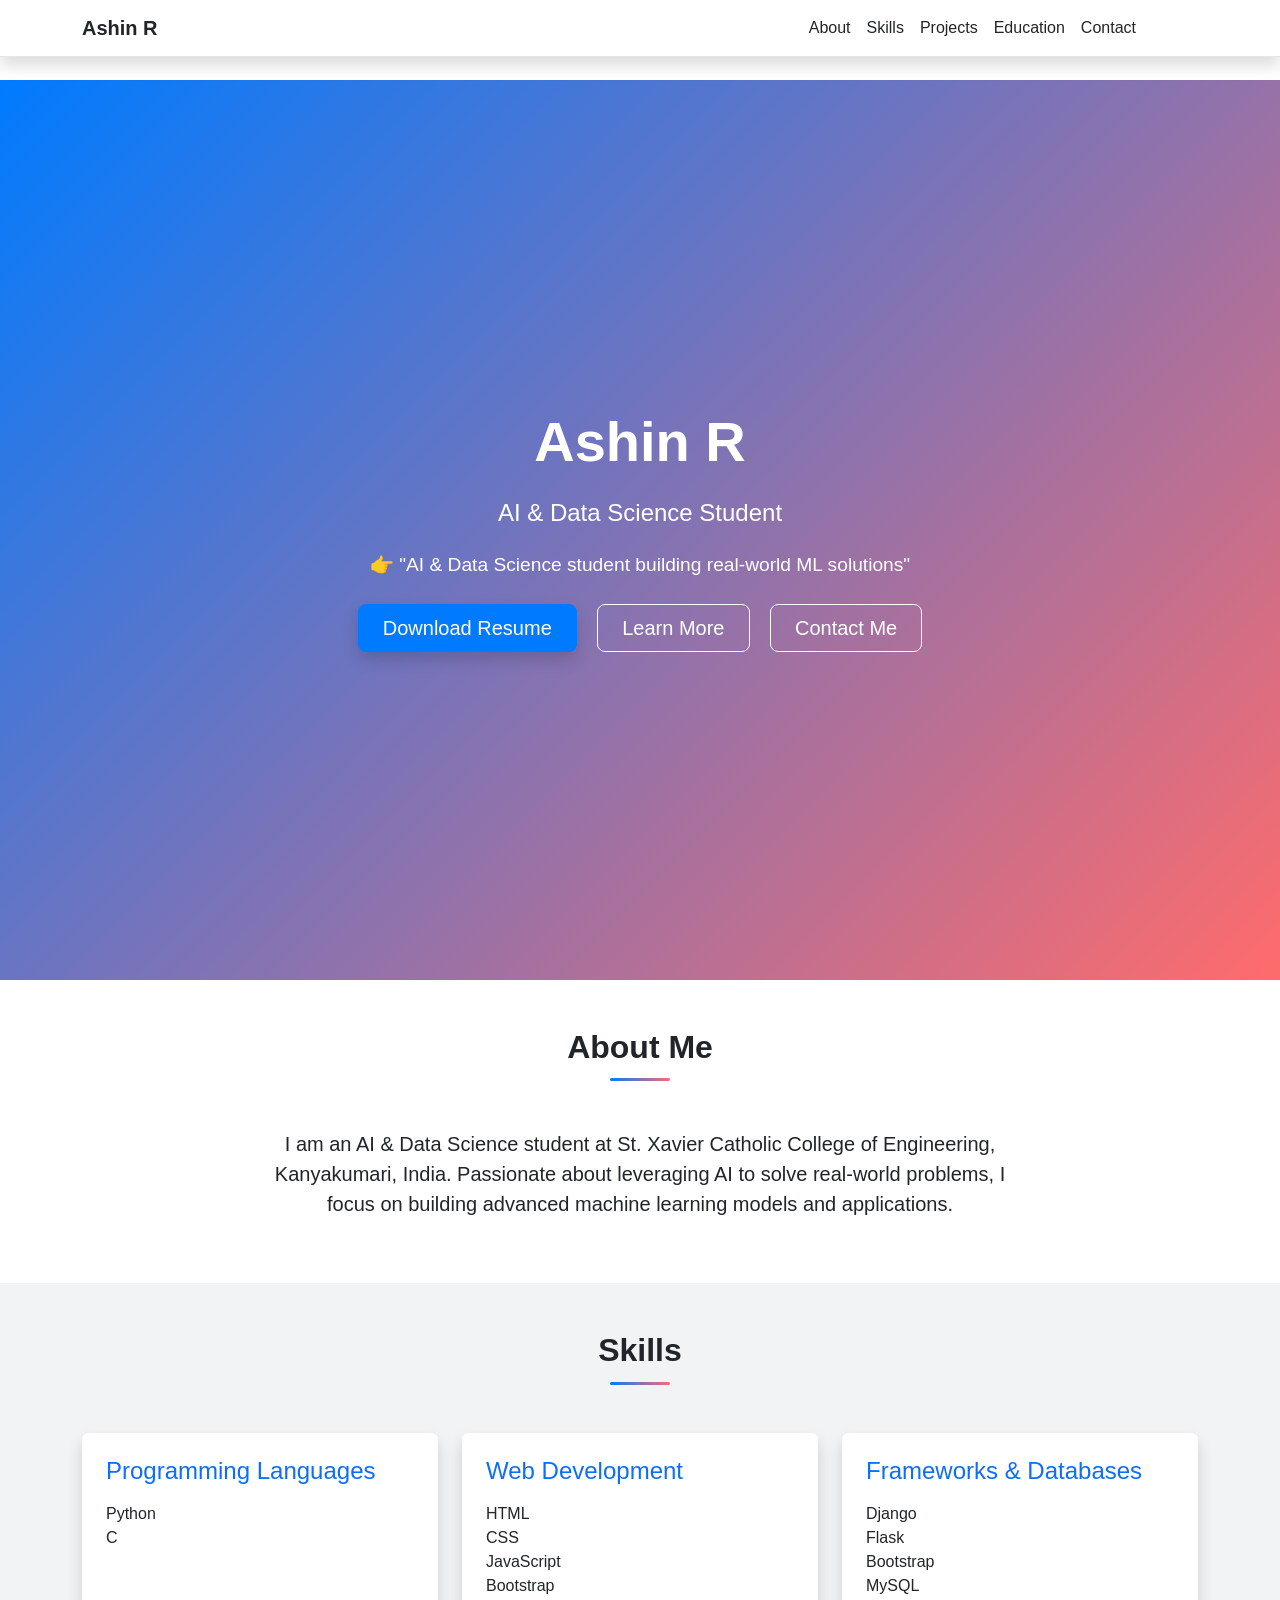
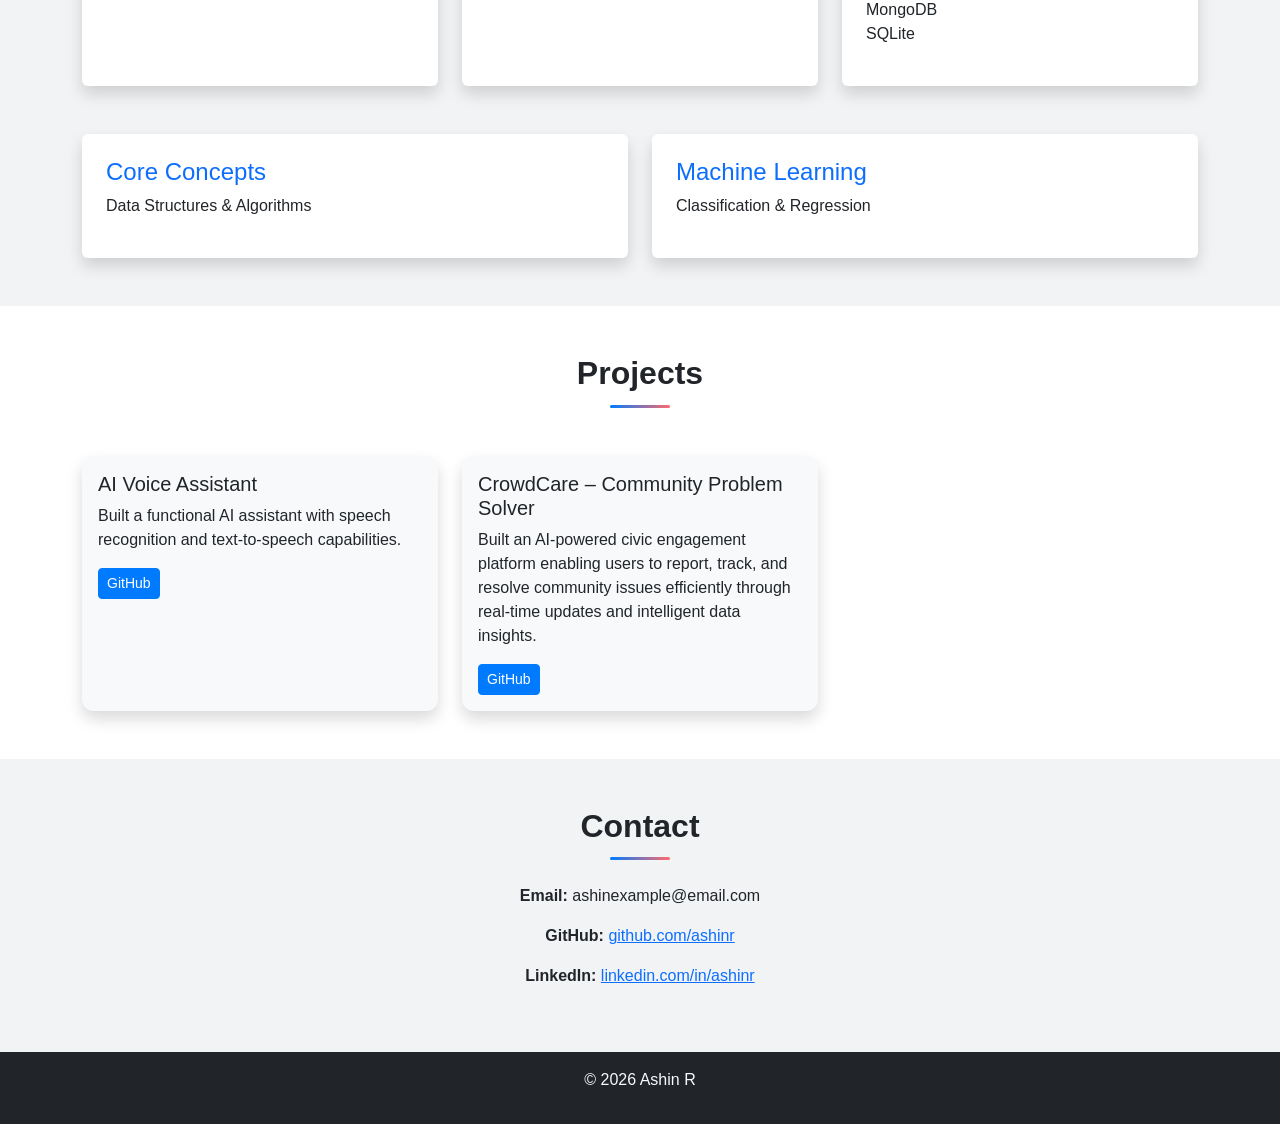
==== index.html @ 50d0018a "Initial portfolio commit" ====
<!DOCTYPE html>
<html lang="en">
<head>
    <meta charset="UTF-8">
    <meta name="description" content="Portfolio of Ashin R, AI & Data Science student">
    <meta name="keywords" content="AI, Data Science, Machine Learning, Portfolio">
    <meta name="viewport" content="width=device-width, initial-scale=1.0">

    <title>Ashin R Portfolio</title>

    <link href="https://cdn.jsdelivr.net/npm/bootstrap@5.3.0/dist/css/bootstrap.min.css" rel="stylesheet">

    <!-- Icons -->
    <link rel="stylesheet" href="https://cdnjs.cloudflare.com/ajax/libs/font-awesome/6.4.0/css/all.min.css">

    <link rel="stylesheet" href="styles.css">
</head>

<body>

<!-- NAVBAR -->
<nav class="navbar navbar-expand-lg navbar-dark fixed-top shadow">
    <div class="container">
        <a class="navbar-brand fw-bold" href="#hero">Ashin R</a>

        <button class="navbar-toggler" type="button" data-bs-toggle="collapse" data-bs-target="#navbarNav">
            <span class="navbar-toggler-icon"></span>
        </button>

        <div class="collapse navbar-collapse" id="navbarNav">
            <ul class="navbar-nav ms-auto align-items-center">
                <li class="nav-item"><a class="nav-link" href="about.html">About</a></li>
                <li class="nav-item"><a class="nav-link" href="skills.html">Skills</a></li>
                <li class="nav-item"><a class="nav-link" href="projects.html">Projects</a></li>
                <li class="nav-item"><a class="nav-link" href="education.html">Education</a></li>
                <li class="nav-item"><a class="nav-link" href="contact.html">Contact</a></li>

                <li class="nav-item ms-3">
                    <button id="theme-toggle" class="btn btn-outline-light">
                        <i class="fas fa-moon"></i>
                    </button>
                </li>
            </ul>
        </div>
    </div>
</nav>

<!-- HERO -->
<section id="hero" class="hero-section d-flex align-items-center text-white text-center">
    <div class="container">
        <h1 class="display-3 fw-bold">Ashin R</h1>
        <p class="lead fs-4">AI & Data Science Student</p>
        <p class="hero-statement">👉 "AI & Data Science student building real-world ML solutions"</p>

        <div class="mt-4">
            <a href="assets/ashin resume.pdf" class="btn btn-primary btn-lg px-4 me-3 shadow" download>Download Resume</a>
            <a href="about.html" class="btn btn-outline-light btn-lg px-4 me-3">Learn More</a>
            <a href="contact.html" class="btn btn-outline-light btn-lg px-4">Contact Me</a>
        </div>
    </div>
</section>

<!-- ABOUT -->
<section id="about" class="py-5">
    <div class="container">
        <h2 class="text-center mb-5 fw-bold">About Me</h2>

        <div class="row justify-content-center">
            <div class="col-md-8">
                <p class="text-center fs-5">
                    I am an AI & Data Science student at St. Xavier Catholic College of Engineering, Kanyakumari, India.
                    Passionate about leveraging AI to solve real-world problems, I focus on building advanced machine learning models and applications.
                </p>
            </div>
        </div>
    </div>
</section>

<!-- SKILLS -->
<section id="skills" class="py-5 bg-light">
    <div class="container">
        <h2 class="text-center mb-5 fw-bold">Skills</h2>

        <div class="row g-4">

            <div class="col-md-4">
                <div class="p-4 bg-white shadow rounded h-100">
                    <h4 class="mb-3 text-primary">Programming Languages</h4>
                    <ul class="list-unstyled">
                        <li>Python</li>
                        <li>C</li>
                    </ul>
                </div>
            </div>

            <div class="col-md-4">
                <div class="p-4 bg-white shadow rounded h-100">
                    <h4 class="mb-3 text-primary">Web Development</h4>
                    <ul class="list-unstyled">
                        <li>HTML</li>
                        <li>CSS</li>
                        <li>JavaScript</li>
                        <li>Bootstrap</li>
                    </ul>
                </div>
            </div>

            <div class="col-md-4">
                <div class="p-4 bg-white shadow rounded h-100">
                    <h4 class="mb-3 text-primary">Frameworks & Databases</h4>
                    <ul class="list-unstyled">
                        <li>Django</li>
                        <li>Flask</li>
                        <li>Bootstrap</li>
                        <li>MySQL</li>
                        <li>MongoDB</li>
                        <li>SQLite</li>
                    </ul>
                </div>
            </div>

        </div>

        <div class="row mt-4 g-4">
            <div class="col-md-6">
                <div class="p-4 bg-white shadow rounded h-100">
                    <h4 class="text-primary">Core Concepts</h4>
                    <ul class="list-unstyled">
                        <li>Data Structures & Algorithms</li>
                    </ul>
                </div>
            </div>

            <div class="col-md-6">
                <div class="p-4 bg-white shadow rounded h-100">
                    <h4 class="text-primary">Machine Learning</h4>
                    <ul class="list-unstyled">
                        <li>Classification & Regression</li>
                    </ul>
                </div>
            </div>
        </div>

    </div>
</section>

<!-- PROJECTS -->
<section id="projects" class="py-5">
    <div class="container">
        <h2 class="text-center mb-5 fw-bold">Projects</h2>

        <div class="row g-4">
            <div class="col-md-6 col-lg-4">
                <div class="card h-100 shadow border-0">
                    <div class="card-body">
                        <h5 class="card-title">AI Voice Assistant</h5>
                        <p class="card-text">Built a functional AI assistant with speech recognition and text-to-speech capabilities.</p>
                        <a href="https://github.com/ashin000/AI-Automation/tree/main" class="btn btn-primary btn-sm">GitHub</a>
                    </div>
                </div>
            </div>
             <div class="col-md-6 col-lg-4">
                <div class="card h-100 shadow border-0">
                    <div class="card-body">
                         <h5 class="card-title">CrowdCare – Community Problem Solver</h5>
                         <p class="card-text">Built an AI-powered civic engagement platform enabling users to report, track, and resolve community issues efficiently through real-time updates and intelligent data insights.</p>                            
                         <a href="https://ashin000.github.io/CrowdCare/" class="btn btn-primary btn-sm">GitHub</a>
                    </div>
                </div>
            </div>

            <!-- keep same for others -->
        </div>
    </div>
</section>

<!-- CONTACT -->
<section id="contact" class="py-5 bg-light">
    <div class="container text-center">
        <h2 class="mb-4 fw-bold">Contact</h2>

        <p><strong>Email:</strong> ashinexample@email.com</p>
        <p><strong>GitHub:</strong> <a href="#">github.com/ashinr</a></p>
        <p><strong>LinkedIn:</strong> <a href="#">linkedin.com/in/ashinr</a></p>
    </div>
</section>

<!-- FOOTER -->
<footer class="bg-dark text-light text-center py-3">
    <p>&copy; 2026 Ashin R</p>
</footer>

<script src="https://cdn.jsdelivr.net/npm/bootstrap@5.3.0/dist/js/bootstrap.bundle.min.js"></script>
<script src="script.js"></script>

</body>
</html>
---- styles.css ----
/* Custom Styles for Portfolio */

:root {
    --primary-color: #007bff;
    --secondary-color: #6c757d;
    --accent-color: #ff6b6b;
    --dark-bg: #212529;
    --light-bg: #f8f9fa;
    --text-dark: #212529;
    --text-light: #ffffff;
}

/* THEME VARIABLES */
[data-theme="dark"] {
    --bg-color: #121212;
    --text-color: #ffffff;
    --card-bg: #1e1e1e;
    --section-bg: #2a2a2a;
    --navbar-bg: #1a1a1a;
    --navbar-text: #ffffff;
    --button-text: #ffffff;
    --border-color: rgba(255, 255, 255, 0.1);
}

[data-theme="light"] {
    --bg-color: #ffffff;
    --text-color: #212529;
    --card-bg: #f8f9fa;
    --section-bg: #f1f3f5;
    --navbar-bg: #ffffff;
    --navbar-text: #212529;
    --button-text: #212529;
    --border-color: rgba(0, 0, 0, 0.1);
}

/* BODY */
body {
    font-family: 'Segoe UI', Tahoma, Geneva, Verdana, sans-serif;
    background-color: var(--bg-color);
    color: var(--text-color);
    transition: background-color 0.3s ease, color 0.3s ease;
    padding-top: 80px;
}

/* NAVBAR */
.navbar {
    background-color: var(--navbar-bg) !important;
    box-shadow: 0 2px 10px var(--border-color);
    transition: all 0.3s ease;
    border-bottom: 1px solid var(--border-color);
}

.navbar-brand {
    color: var(--navbar-text) !important;
    transition: color 0.3s ease;
    font-weight: 700;
}

.navbar-brand:hover {
    color: var(--primary-color) !important;
}

.nav-link {
    color: var(--navbar-text) !important;
    transition: color 0.3s ease;
}

.nav-link:hover,
.nav-link.active,
.nav-link.active-link {
    color: var(--primary-color) !important;
}

.navbar-toggler {
    border-color: var(--navbar-text) !important;
}

.navbar-toggler-icon {
    background-image: url("data:image/svg+xml,%3csvg xmlns='http://www.w3.org/2000/svg' viewBox='0 0 30 30'%3e%3cpath stroke='rgba%280, 0, 0, 0.55%29' stroke-linecap='round' stroke-miterlimit='10' stroke-width='2' d='M4 7h22M4 15h22M4 23h22'/%3e%3c/svg%3e");
}

[data-theme="light"] .navbar-toggler-icon {
    background-image: url("data:image/svg+xml,%3csvg xmlns='http://www.w3.org/2000/svg' viewBox='0 0 30 30'%3e%3cpath stroke='rgba%2833, 37, 41, 0.75%29' stroke-linecap='round' stroke-miterlimit='10' stroke-width='2' d='M4 7h22M4 15h22M4 23h22'/%3e%3c/svg%3e");
}

/* HERO SECTION */
.hero-section {
    height: 100vh;
    background: linear-gradient(135deg, var(--primary-color), var(--accent-color));
    color: var(--text-light);
    display: flex;
    align-items: center;
    justify-content: center;
    animation: fadeIn 0.8s ease-in;
}

@keyframes fadeIn {
    from {
        opacity: 0;
    }
    to {
        opacity: 1;
    }
}

.hero-section h1 {
    color: var(--text-light);
    font-size: 3.5rem;
    font-weight: 700;
    animation: slideInDown 0.8s ease-out;
    margin-bottom: 20px;
}

@keyframes slideInDown {
    from {
        transform: translateY(-50px);
        opacity: 0;
    }
    to {
        transform: translateY(0);
        opacity: 1;
    }
}

.hero-section p {
    color: var(--text-light);
    animation: slideInUp 0.8s ease-out 0.2s both;
}

@keyframes slideInUp {
    from {
        transform: translateY(50px);
        opacity: 0;
    }
    to {
        transform: translateY(0);
        opacity: 1;
    }
}

.hero-statement {
    font-size: 1.2rem;
    margin: 20px 0;
    opacity: 0.95;
}

/* BUTTONS */
.btn-primary {
    background-color: var(--primary-color);
    border-color: var(--primary-color);
    color: var(--text-light);
    transition: all 0.3s ease;
}

.btn-primary:hover {
    background-color: var(--accent-color);
    border-color: var(--accent-color);
    transform: translateY(-2px);
    box-shadow: 0 5px 15px rgba(255, 107, 107, 0.3);
}

.btn-outline-light {
    color: var(--text-light);
    border-color: var(--text-light);
    transition: all 0.3s ease;
}

.btn-outline-light:hover {
    background-color: var(--text-light);
    color: var(--primary-color);
    transform: translateY(-2px);
    box-shadow: 0 5px 15px rgba(255, 255, 255, 0.2);
}

.btn-outline-dark {
    color: var(--text-color);
    border-color: var(--text-color);
    transition: all 0.3s ease;
}

.btn-outline-dark:hover {
    background-color: var(--text-color);
    color: var(--bg-color);
    transform: translateY(-2px);
}

/* SECTIONS */
.bg-light {
    background-color: var(--section-bg) !important;
}

section {
    transition: all 0.3s ease;
}

/* CARDS (ENHANCED UI) */
.card {
    background-color: var(--card-bg);
    color: var(--text-color);
    border: 1px solid var(--border-color);
    border-radius: 12px;
    transition: all 0.3s ease;
    box-shadow: 0 4px 12px rgba(0, 0, 0, 0.1);
}

.card:hover {
    transform: translateY(-8px);
    box-shadow: 0 12px 30px rgba(0, 0, 0, 0.15);
}

/* SKILL CARD */
.skill-card {
    background-color: var(--card-bg);
    color: var(--text-color);
    border-radius: 12px;
    padding: 20px;
    box-shadow: 0 4px 12px rgba(0, 0, 0, 0.1);
    border: 1px solid var(--border-color);
    transition: all 0.3s ease;
}

.skill-card:hover {
    transform: translateY(-5px);
    box-shadow: 0 8px 20px rgba(0, 107, 255, 0.15);
}

/* PAGE HEADER */
.page-header {
    background: linear-gradient(135deg, var(--primary-color), var(--accent-color));
    color: var(--text-light);
    padding: 60px 0;
    text-align: center;
    animation: fadeInDown 0.6s ease-out;
}

@keyframes fadeInDown {
    from {
        opacity: 0;
        transform: translateY(-30px);
    }
    to {
        opacity: 1;
        transform: translateY(0);
    }
}

.page-header h1,
.page-header p {
    color: var(--text-light);
}

/* PHOTO SECTION */
.profile-photo {
    width: 200px;
    height: 200px;
    border-radius: 50%;
    border: 5px solid var(--primary-color);
    object-fit: cover;
    box-shadow: 0 8px 25px rgba(0, 0, 0, 0.2);
    animation: zoomIn 0.8s ease-out;
    transition: all 0.3s ease;
}

@keyframes zoomIn {
    from {
        transform: scale(0);
        opacity: 0;
    }
    to {
        transform: scale(1);
        opacity: 1;
    }
}

.profile-photo:hover {
    transform: scale(1.05);
    box-shadow: 0 12px 35px rgba(0, 107, 255, 0.3);
}

/* PHOTO CONTAINER */
.photo-container {
    position: relative;
    display: flex;
    justify-content: center;
    align-items: center;
}

.photo-frame {
    position: relative;
    width: 300px;
    height: 300px;
    border-radius: 15px;
    overflow: hidden;
    box-shadow: 0 10px 40px rgba(0, 0, 0, 0.2);
}

.photo-image {
    width: 100%;
    height: 100%;
    object-fit: cover;
    transition: transform 0.3s ease;
}

.photo-frame:hover .photo-image {
    transform: scale(1.05);
}

.photo-overlay {
    position: absolute;
    top: 0;
    left: 0;
    right: 0;
    bottom: 0;
    background: linear-gradient(135deg, rgba(0, 123, 255, 0.1), rgba(255, 107, 107, 0.1));
    opacity: 0;
    transition: opacity 0.3s ease;
}

.photo-frame:hover .photo-overlay {
    opacity: 1;
}

/* INFO BOXES */
.info-box {
    display: flex;
    align-items: center;
    gap: 20px;
    padding: 20px;
    margin-bottom: 15px;
    background-color: var(--card-bg);
    border-radius: 10px;
    border-left: 4px solid var(--primary-color);
    transition: all 0.3s ease;
}

.info-box:hover {
    transform: translateX(10px);
    box-shadow: 0 5px 15px rgba(0, 107, 255, 0.15);
}

.info-box i {
    font-size: 1.8rem;
    color: var(--primary-color);
}

.info-box h5 {
    margin-bottom: 5px;
    font-weight: 700;
}

.info-box p {
    margin-bottom: 0;
    opacity: 0.8;
}

/* TIMELINE */
.timeline-item {
    position: relative;
    padding-left: 40px;
    margin-bottom: 30px;
}

.timeline-marker {
    position: absolute;
    left: -8px;
    top: 0;
    width: 20px;
    height: 20px;
    border-radius: 50%;
    background: var(--primary-color);
    border: 3px solid var(--bg-color);
    box-shadow: 0 0 0 3px var(--primary-color);
    transition: all 0.3s ease;
}

.timeline-item:hover .timeline-marker {
    transform: scale(1.3);
    box-shadow: 0 0 0 5px var(--primary-color), 0 0 15px rgba(0, 107, 255, 0.3);
}

.timeline-content {
    background-color: var(--card-bg);
    padding: 20px;
    border-radius: 10px;
    border-left: 3px solid var(--primary-color);
    transition: all 0.3s ease;
}

.timeline-content:hover {
    transform: translateX(10px);
    box-shadow: 0 5px 15px rgba(0, 107, 255, 0.15);
}

.timeline-content h5 {
    margin-bottom: 10px;
    color: var(--primary-color);
    font-weight: 700;
}

/* INTEREST CARDS */
.interest-card {
    background-color: var(--card-bg);
    padding: 30px;
    border-radius: 12px;
    text-align: center;
    transition: all 0.3s ease;
    border: 1px solid var(--border-color);
    display: flex;
    flex-direction: column;
    align-items: center;
    justify-content: center;
    min-height: 250px;
}

.interest-card:hover {
    transform: translateY(-10px);
    box-shadow: 0 12px 30px rgba(0, 107, 255, 0.2);
    border-color: var(--primary-color);
}

.interest-card i {
    font-size: 3rem;
    color: var(--primary-color);
    margin-bottom: 15px;
    transition: transform 0.3s ease;
}

.interest-card:hover i {
    transform: scale(1.2) rotateY(360deg);
}

.interest-card h5 {
    margin-bottom: 15px;
    font-weight: 700;
}

.interest-card p {
    opacity: 0.8;
}

/* CTA SECTION */
.cta-section {
    background: linear-gradient(135deg, var(--primary-color), var(--accent-color));
    color: var(--text-light);
    border-radius: 15px;
    margin: 50px 0;
}

.cta-section h2 {
    color: var(--text-light);
}

.cta-section h2::after {
    background: rgba(255, 255, 255, 0.5);
}

.hover-lift {
    transition: all 0.3s ease;
}

.hover-lift:hover {
    transform: translateY(-5px);
    box-shadow: 0 10px 25px rgba(0, 0, 0, 0.2) !important;
}

/* BG SECTION */
.bg-section {
    background-color: var(--section-bg);
}

/* FOOTER */
.footer {
    background-color: var(--navbar-bg);
    color: var(--text-color);
    border-top: 1px solid var(--border-color);
}

/* SOCIAL ICONS */
.social-links {
    display: flex;
    gap: 15px;
    justify-content: flex-end;
}

.social-icon {
    display: inline-flex;
    align-items: center;
    justify-content: center;
    width: 40px;
    height: 40px;
    border-radius: 50%;
    background-color: var(--card-bg);
    color: var(--primary-color);
    text-decoration: none;
    transition: all 0.3s ease;
    border: 1px solid var(--border-color);
}

.social-icon:hover {
    background-color: var(--primary-color);
    color: var(--text-light);
    transform: translateY(-3px);
}

/* EDUCATION CARDS */
.education-card {
    background-color: var(--card-bg);
    padding: 30px;
    border-radius: 12px;
    text-align: center;
    border: 2px solid var(--border-color);
    transition: all 0.3s ease;
    display: flex;
    flex-direction: column;
    align-items: center;
}

.education-card:hover {
    transform: translateY(-8px);
    border-color: var(--primary-color);
    box-shadow: 0 12px 30px rgba(0, 107, 255, 0.15);
}

.edu-icon {
    width: 70px;
    height: 70px;
    border-radius: 50%;
    background: linear-gradient(135deg, var(--primary-color), var(--accent-color));
    display: flex;
    align-items: center;
    justify-content: center;
    font-size: 2rem;
    color: white;
}

/* CERTIFICATION CARDS */
.cert-card {
    background-color: var(--card-bg);
    padding: 25px;
    border-radius: 12px;
    text-align: center;
    border: 1px solid var(--border-color);
    transition: all 0.3s ease;
    display: flex;
    flex-direction: column;
    align-items: center;
}

.cert-card:hover {
    transform: translateY(-5px);
    box-shadow: 0 8px 20px rgba(0, 107, 255, 0.1);
}

.cert-icon {
    width: 60px;
    height: 60px;
    border-radius: 50%;
    background-color: rgba(0, 123, 255, 0.1);
    display: flex;
    align-items: center;
    justify-content: center;
    font-size: 1.8rem;
    color: var(--primary-color);
}

/* CONTACT FORM */
.contact-form-container {
    background-color: var(--card-bg);
    padding: 40px;
    border-radius: 12px;
    border: 1px solid var(--border-color);
}

.form-control {
    background-color: var(--bg-color);
    color: var(--text-color);
    border: 1px solid var(--border-color);
    transition: all 0.3s ease;
}

.form-control:focus {
    background-color: var(--bg-color);
    color: var(--text-color);
    border-color: var(--primary-color);
    box-shadow: 0 0 0 0.2rem rgba(0, 123, 255, 0.25);
}

.form-label {
    color: var(--text-color);
    font-weight: 600;
    margin-bottom: 8px;
}

.form-check-input {
    background-color: var(--bg-color);
    border-color: var(--border-color);
    cursor: pointer;
}

.form-check-input:checked {
    background-color: var(--primary-color);
    border-color: var(--primary-color);
}

.form-check-label {
    cursor: pointer;
    color: var(--text-color);
}

/* CONTACT INFO BOXES */
.contact-info-box {
    background-color: var(--card-bg);
    padding: 25px;
    border-radius: 12px;
    margin-bottom: 20px;
    border: 1px solid var(--border-color);
    transition: all 0.3s ease;
    text-align: center;
}

.contact-info-box:hover {
    transform: translateY(-5px);
    box-shadow: 0 8px 20px rgba(0, 107, 255, 0.1);
    border-color: var(--primary-color);
}

.contact-icon {
    width: 60px;
    height: 60px;
    border-radius: 50%;
    background: linear-gradient(135deg, var(--primary-color), var(--accent-color));
    display: flex;
    align-items: center;
    justify-content: center;
    font-size: 1.8rem;
    color: white;
    margin: 0 auto 15px;
}

.contact-info-box h5 {
    margin-bottom: 10px;
    font-weight: 700;
}

.contact-info-box a {
    color: var(--primary-color);
    text-decoration: none;
    transition: color 0.3s ease;
}

.contact-info-box a:hover {
    color: var(--accent-color);
}

/* SOCIAL LINKS LARGE */
.social-links-large {
    display: flex;
    justify-content: center;
    gap: 30px;
    flex-wrap: wrap;
}

.social-link-lg {
    display: flex;
    flex-direction: column;
    align-items: center;
    gap: 10px;
    padding: 20px;
    border-radius: 12px;
    background-color: var(--card-bg);
    border: 1px solid var(--border-color);
    color: var(--primary-color);
    text-decoration: none;
    transition: all 0.3s ease;
    font-size: 2rem;
}

.social-link-lg span {
    font-size: 0.9rem;
    font-weight: 600;
}

.social-link-lg:hover {
    background: linear-gradient(135deg, var(--primary-color), var(--accent-color));
    color: white;
    transform: translateY(-8px);
    box-shadow: 0 8px 20px rgba(0, 107, 255, 0.3);
}

/* ========================= */
/* SCROLL ANIMATIONS */
/* ========================= */

.animate-on-scroll {
    opacity: 0;
    transform: translateY(30px);
    transition: all 0.6s ease;
}

.animate-on-scroll.show {
    opacity: 1;
    transform: translateY(0);
}

/* DELAYS */
.animation-delay-1 { transition-delay: 0.2s; }
.animation-delay-2 { transition-delay: 0.4s; }
.animation-delay-3 { transition-delay: 0.6s; }

/* FADE IN ANIMATION */
.fade-in {
    animation: fadeIn 0.6s ease-in;
}

/* SLIDE IN ANIMATIONS */
.slide-in-left {
    animation: slideInLeft 0.6s ease-out;
}

@keyframes slideInLeft {
    from {
        transform: translateX(-50px);
        opacity: 0;
    }
    to {
        transform: translateX(0);
        opacity: 1;
    }
}

.slide-in-right {
    animation: slideInRight 0.6s ease-out;
}

@keyframes slideInRight {
    from {
        transform: translateX(50px);
        opacity: 0;
    }
    to {
        transform: translateX(0);
        opacity: 1;
    }
}

/* PULSE ANIMATION */
.pulse {
    animation: pulse 2s infinite;
}

@keyframes pulse {
    0%, 100% {
        opacity: 1;
    }
    50% {
        opacity: 0.7;
    }
}

/* SECTION HEADERS */
h2 {
    position: relative;
    padding-bottom: 15px;
    animation: fadeIn 0.6s ease-in;
}

h2::after {
    content: '';
    position: absolute;
    bottom: 0;
    left: 50%;
    transform: translateX(-50%);
    width: 60px;
    height: 3px;
    background: linear-gradient(90deg, var(--primary-color), var(--accent-color));
    border-radius: 2px;
}

/* RESPONSIVE */
@media (max-width: 768px) {
    .hero-section {
        height: 80vh;
    }

    .hero-section h1 {
        font-size: 2.5rem;
    }

    .display-4 {
        font-size: 2.5rem;
    }

    .profile-photo {
        width: 150px;
        height: 150px;
    }
}
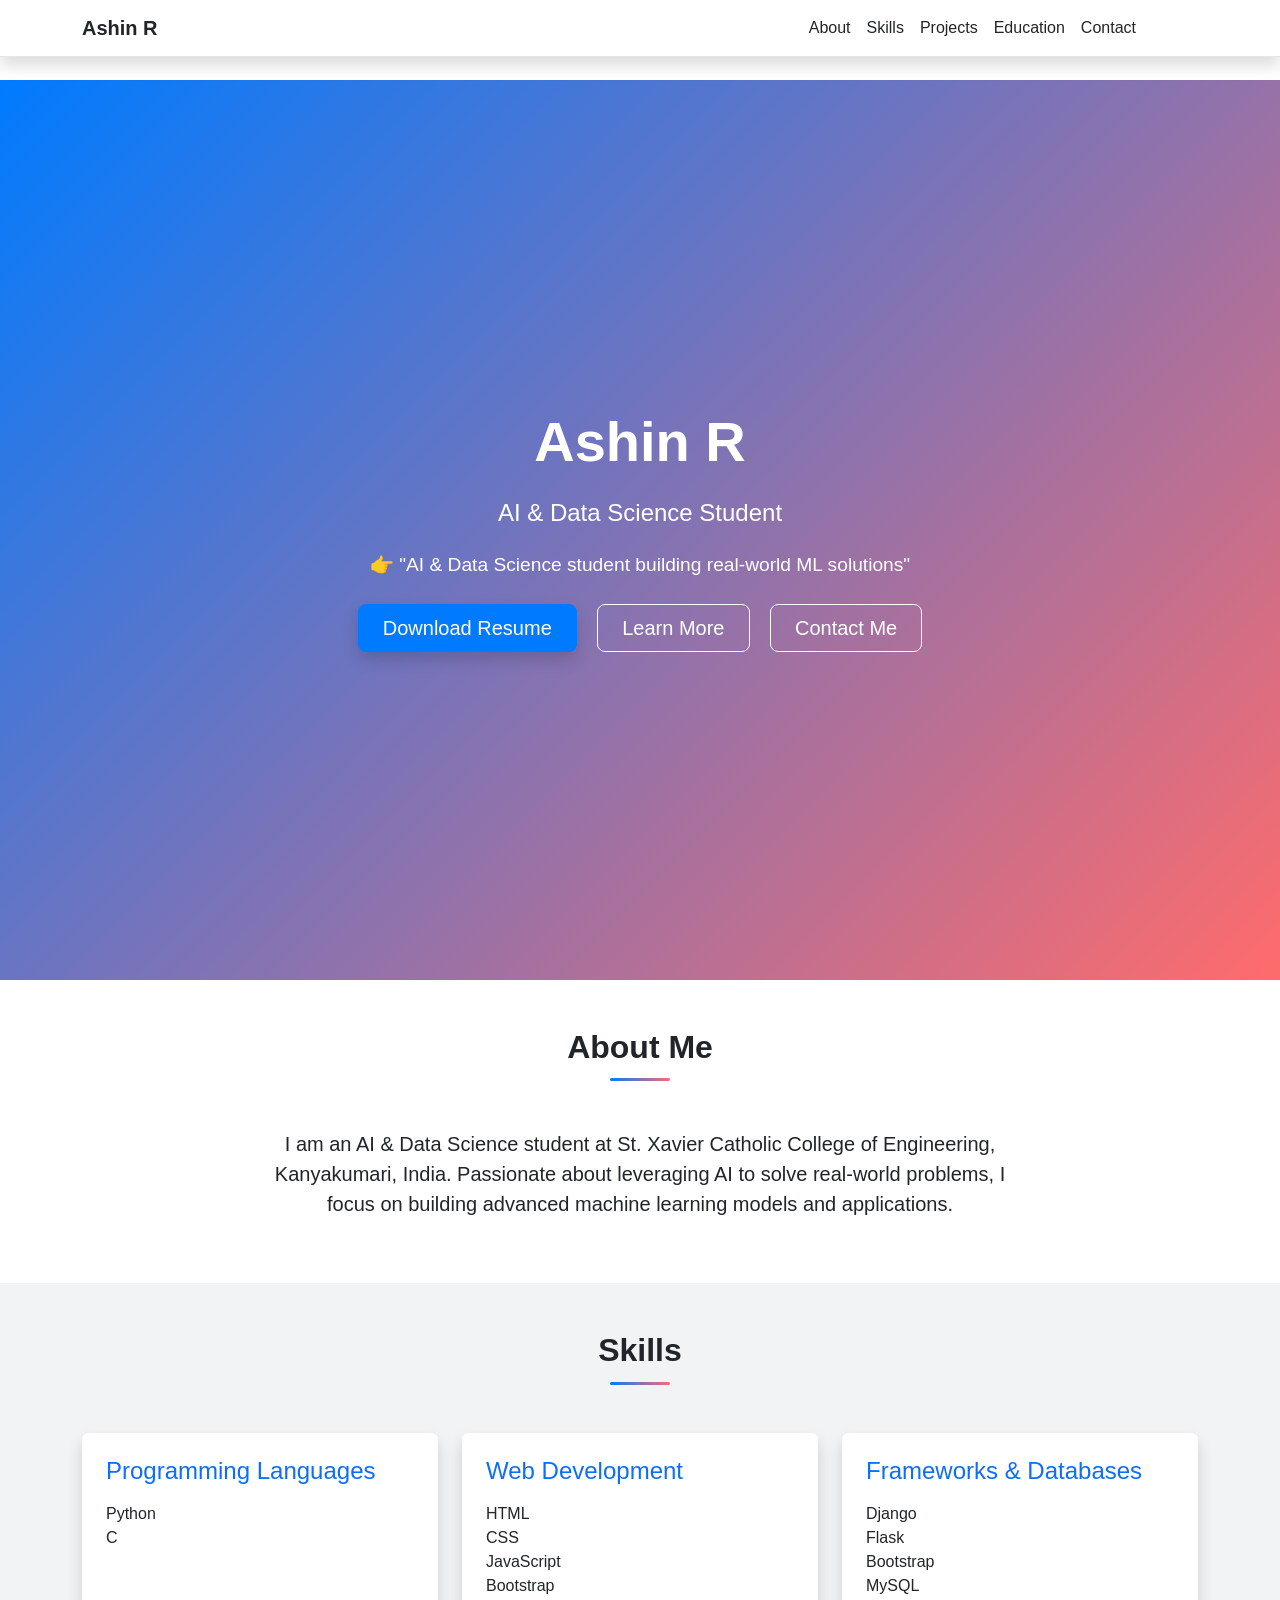
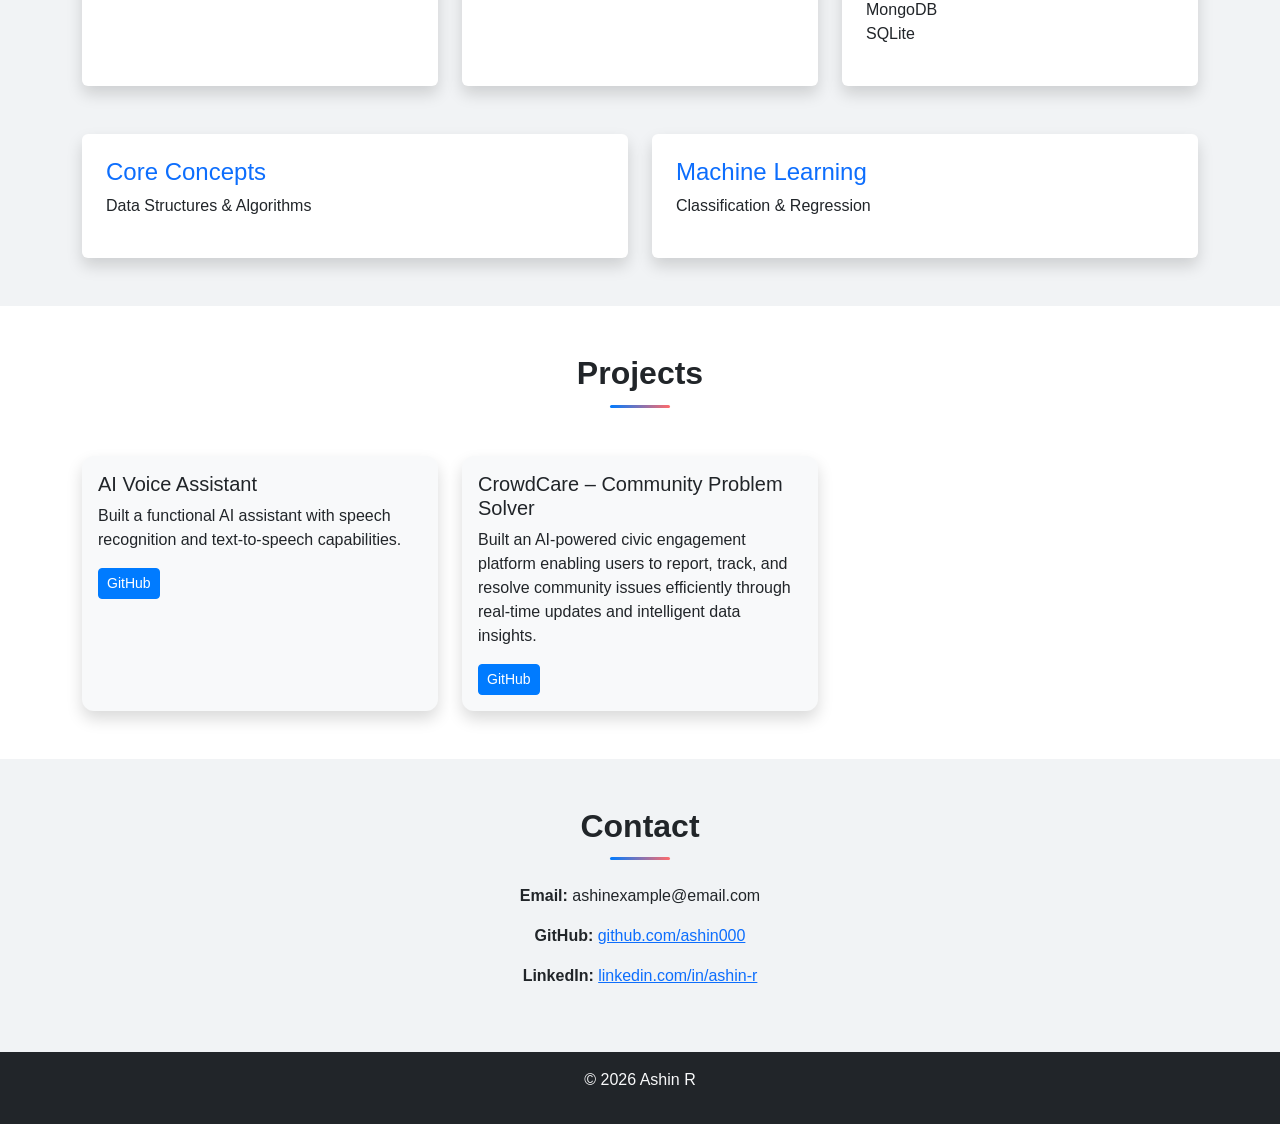
==== commit c8f1674f: "fix: update all social links - GitHub, LinkedIn, replace Twitter with Instagram" ====
--- a/index.html
+++ b/index.html
@@ -180,8 +180,8 @@
         <h2 class="mb-4 fw-bold">Contact</h2>
 
         <p><strong>Email:</strong> ashinexample@email.com</p>
-        <p><strong>GitHub:</strong> <a href="#">github.com/ashinr</a></p>
-        <p><strong>LinkedIn:</strong> <a href="#">linkedin.com/in/ashinr</a></p>
+        <p><strong>GitHub:</strong> <a href="https://github.com/ashin000">github.com/ashin000</a></p>
+        <p><strong>LinkedIn:</strong> <a href="https://www.linkedin.com/in/ashin-r-05a4b9325">linkedin.com/in/ashin-r</a></p>
     </div>
 </section>
 
